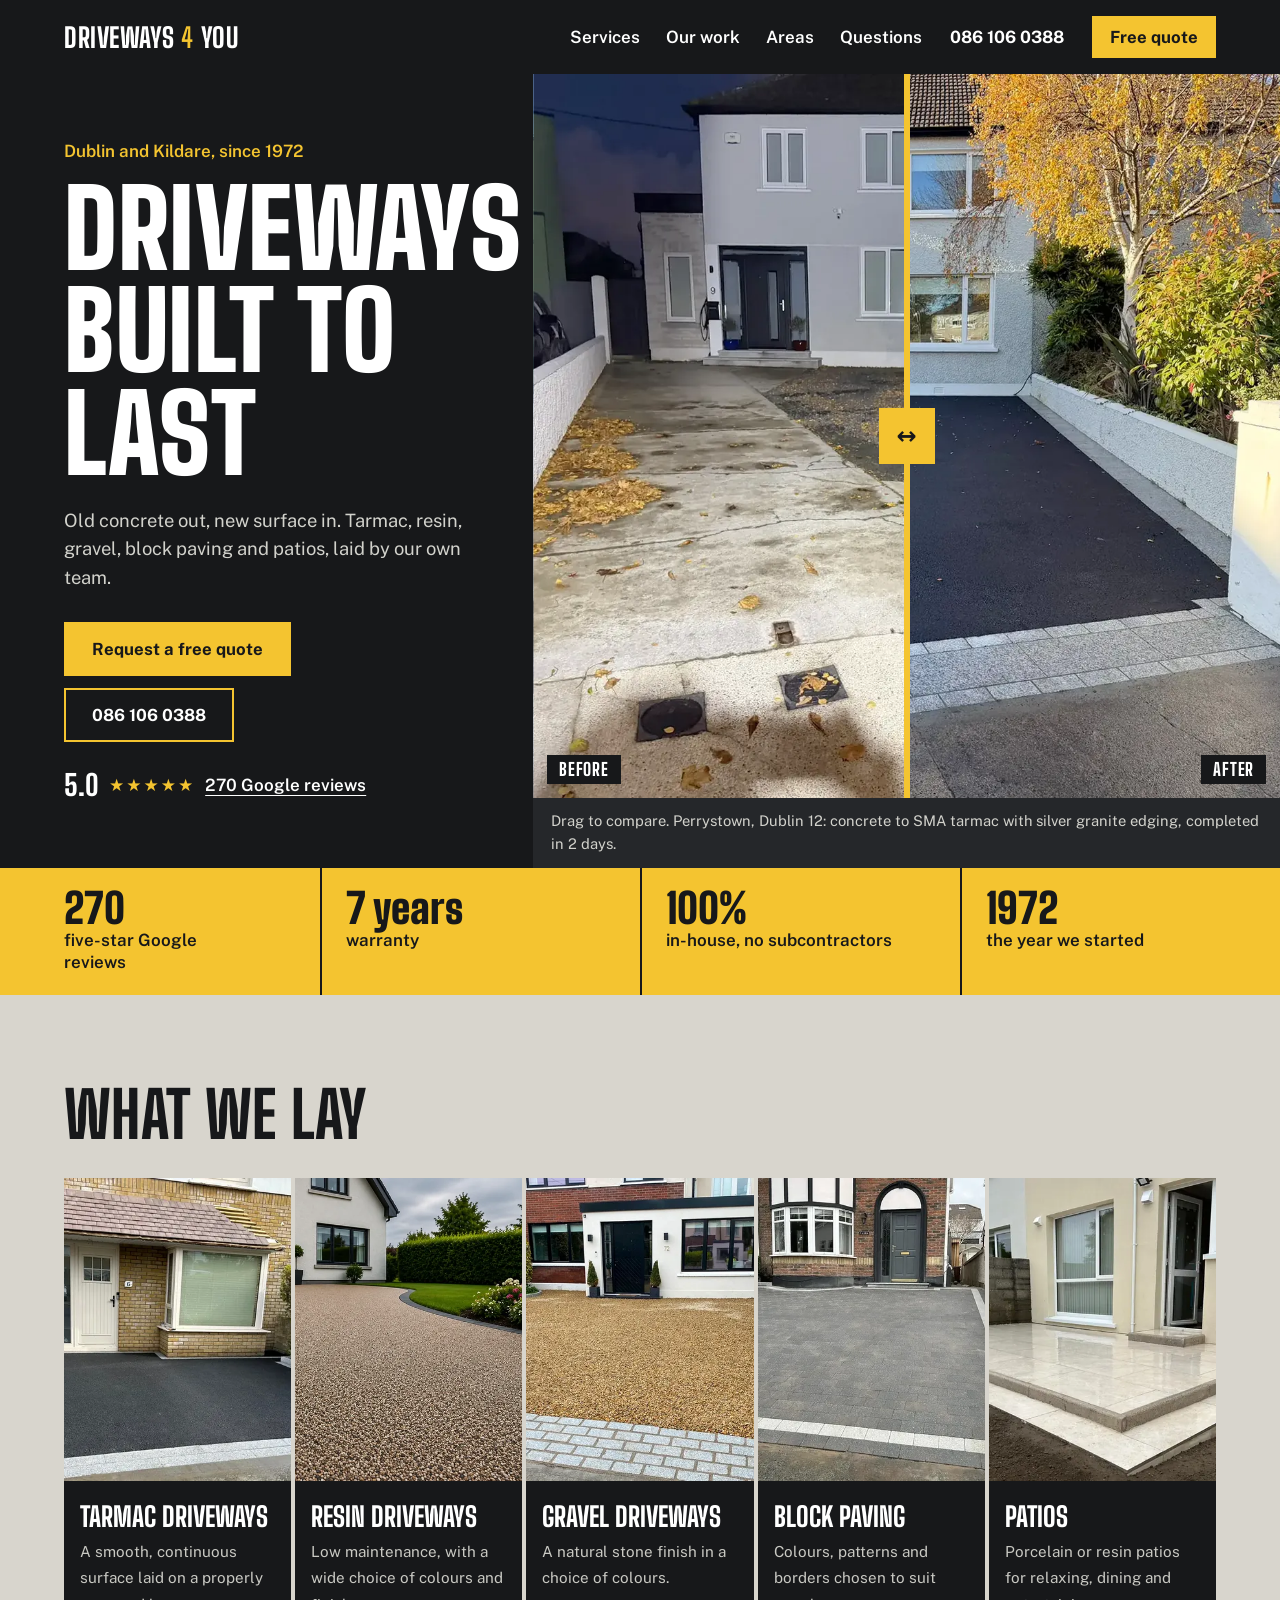
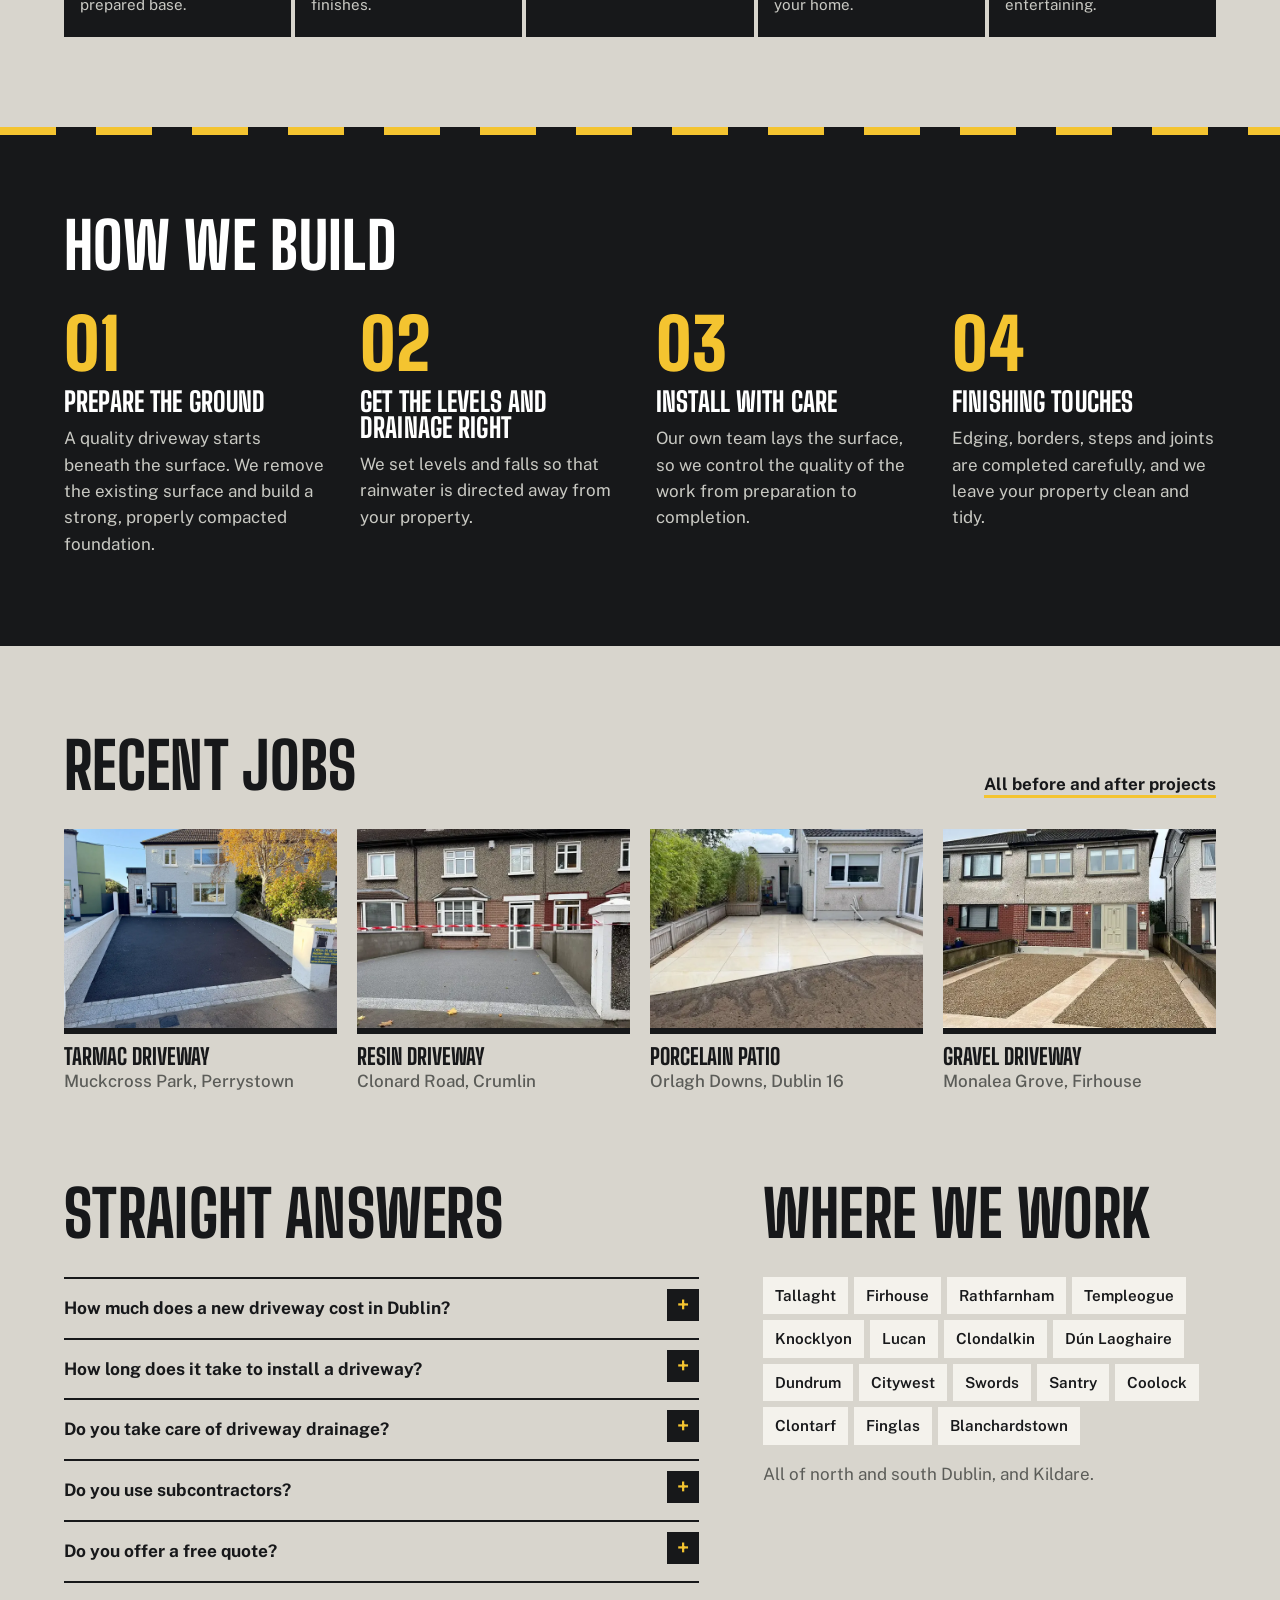
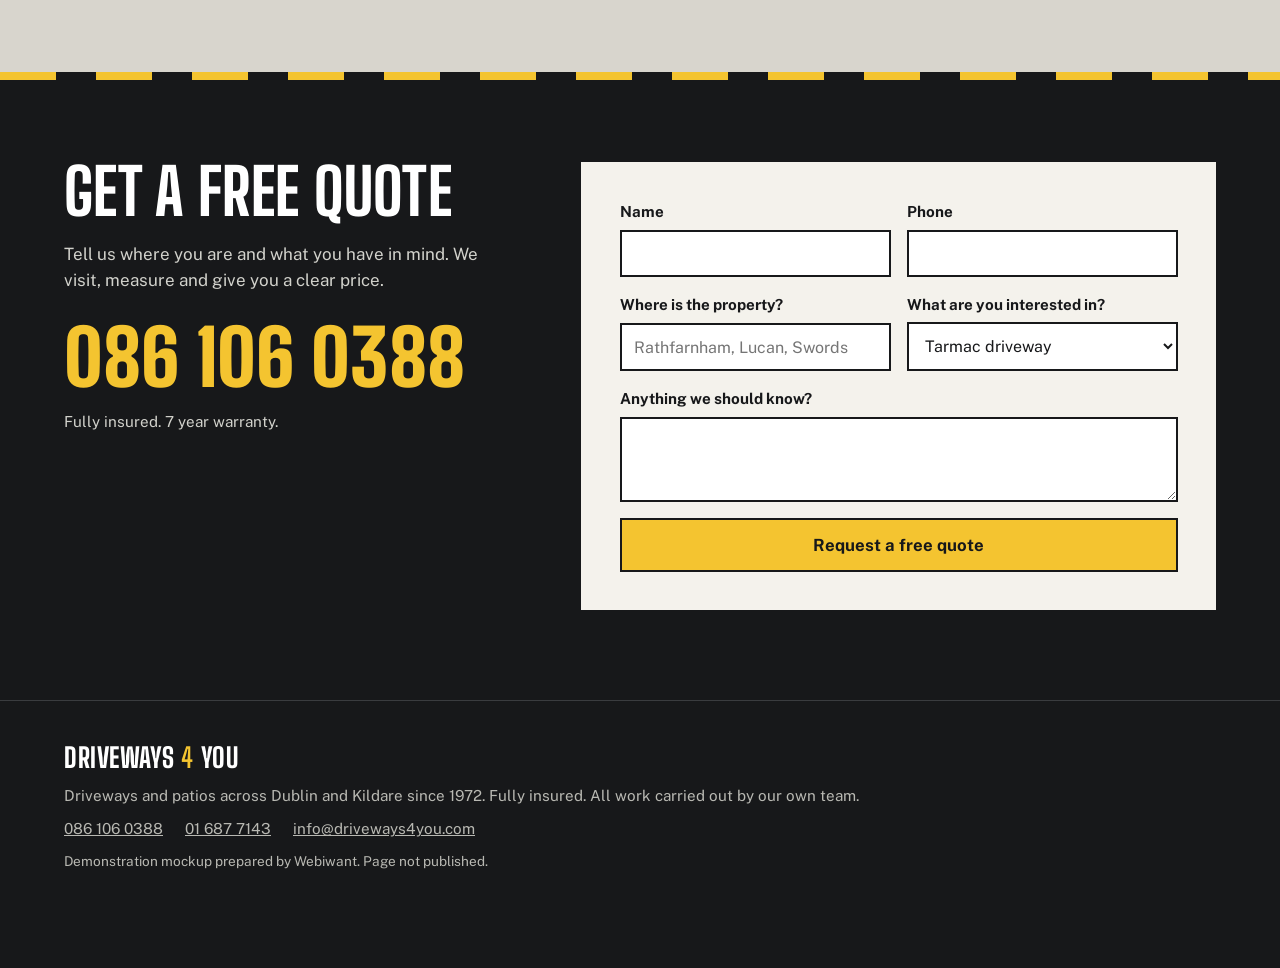
==== home-page-d925b19eefa49cad/modele-2-tarmac/index.html @ bef6cdc3 "Add three home page mockups Co-Authored-By: Claude Fable 5.2 <noreply@anthropic.com>" ====
<!doctype html>
<html lang="en-IE">
<head>
<meta charset="utf-8">
<meta name="viewport" content="width=device-width, initial-scale=1">
<meta name="robots" content="noindex, nofollow">
<title>Driveways Dublin | Tarmac, Resin and Patios | Driveways 4 You</title>
<meta name="description" content="Driveways 4 You installs tarmac, resin, gravel and block paving driveways and patios across Dublin. Call 086 106 0388 for a free quote.">
<link rel="stylesheet" href="fonts.css">
<link rel="stylesheet" href="style.css">
<script type="application/ld+json">
{"@context":"https://schema.org","@type":"HomeAndConstructionBusiness","name":"Driveways 4 You","url":"https://driveways4you.com/","telephone":"+353861060388","email":"info@driveways4you.com","foundingDate":"1972","areaServed":[{"@type":"City","name":"Dublin"},{"@type":"AdministrativeArea","name":"Kildare"}],"aggregateRating":{"@type":"AggregateRating","ratingValue":5.0,"reviewCount":270},"sameAs":["https://g.page/r/CZlKfA_YIDIHEAE"]}
</script>
</head>
<body>
<header class="top">
  <a class="brand" href="#" aria-label="Driveways 4 You, home">Driveways <b>4</b> You</a>
  <nav aria-label="Main navigation">
    <a href="#services">Services</a>
    <a href="#work">Our work</a>
    <a href="#areas">Areas</a>
    <a href="#faq">Questions</a>
  </nav>
  <a class="top-phone" href="tel:+353861060388">086 106 0388</a>
  <a class="btn btn-main top-cta" href="#quote">Free quote</a>
</header>

<main>
<section class="hero">
  <div class="hero-text">
    <p class="since">Dublin and Kildare, since 1972</p>
    <h1>Driveways built to last</h1>
    <p class="lead">Old concrete out, new surface in. Tarmac, resin, gravel, block paving and patios, laid by our own team.</p>
    <div class="hero-cta">
      <a class="btn btn-main" href="#quote">Request a free quote</a>
      <a class="btn btn-line" href="tel:+353861060388">086 106 0388</a>
    </div>
    <a class="rating" href="https://g.page/r/CZlKfA_YIDIHEAE" target="_blank" rel="noopener"><strong>5.0</strong><span class="stars" aria-hidden="true">★★★★★</span><span>270 Google reviews</span></a>
  </div>
  <div class="hero-media">
    <div class="ba" style="--pos:50%">
      <img class="ba-after" src="img/tarmac-driveway-perrystown-after-700.webp" srcset="img/tarmac-driveway-perrystown-after-700.webp 700w, img/tarmac-driveway-perrystown-after-1400.webp 1400w" sizes="(min-width: 900px) 60vw, 100vw" width="1400" height="1050" alt="After: SMA tarmac driveway with silver granite edging at Muckcross Park, Perrystown" loading="lazy">
      <img class="ba-before" src="img/tarmac-driveway-perrystown-before-700.webp" srcset="img/tarmac-driveway-perrystown-before-700.webp 700w, img/tarmac-driveway-perrystown-before-1400.webp 1400w" sizes="(min-width: 900px) 60vw, 100vw" width="1400" height="1050" alt="Before: the original discoloured concrete driveway at Muckcross Park, Perrystown" loading="lazy">
      <span class="ba-tag ba-tag-b">Before</span><span class="ba-tag ba-tag-a">After</span>
      <span class="ba-handle" aria-hidden="true"></span>
      <input class="ba-range" type="range" min="0" max="100" value="50" aria-label="Drag to compare the driveway before and after">
    </div>
    <p class="hero-caption">Drag to compare. Perrystown, Dublin 12: concrete to SMA tarmac with silver granite edging, completed in 2 days.</p>
  </div>
</section>

<ul class="proof">
  <li><strong>270</strong>five-star Google reviews</li>
  <li><strong>7 years</strong>warranty</li>
  <li><strong>100%</strong>in-house, no subcontractors</li>
  <li><strong>1972</strong>the year we started</li>
</ul>

<section class="block" id="services">
  <h2>What we lay</h2>
  <div class="svc-grid">
      <a class="svc" href="https://driveways4you.com/services/tarmac-contractors-dublin"><img src="img/tarmac-driveway-brick-porch-dublin-700.webp" srcset="img/tarmac-driveway-brick-porch-dublin-700.webp 700w, img/tarmac-driveway-brick-porch-dublin-1400.webp 1200w" sizes="(min-width: 900px) 20vw, 100vw" width="1200" height="800" alt="New tarmac driveway with granite edging in front of a brick porch" loading="lazy"><span class="svc-text"><strong>Tarmac driveways</strong><span>A smooth, continuous surface laid on a properly prepared base.</span></span></a>
      <a class="svc" href="https://driveways4you.com/services/resin-driveways-dublin"><img src="img/resin-driveway-curved-lawn-dublin-700.webp" srcset="img/resin-driveway-curved-lawn-dublin-700.webp 700w, img/resin-driveway-curved-lawn-dublin-1400.webp 1183w" sizes="(min-width: 900px) 20vw, 100vw" width="1183" height="887" alt="Resin driveway curving past a lawn towards a white house" loading="lazy"><span class="svc-text"><strong>Resin driveways</strong><span>Low maintenance, with a wide choice of colours and finishes.</span></span></a>
      <a class="svc" href="https://driveways4you.com/services/gravel-driveways"><img src="img/gravel-driveway-granite-sett-apron-dublin-700.webp" srcset="img/gravel-driveway-granite-sett-apron-dublin-700.webp 700w, img/gravel-driveway-granite-sett-apron-dublin-1400.webp 1200w" sizes="(min-width: 900px) 20vw, 100vw" width="1200" height="800" alt="Golden gravel driveway with a granite sett apron" loading="lazy"><span class="svc-text"><strong>Gravel driveways</strong><span>A natural stone finish in a choice of colours.</span></span></a>
      <a class="svc" href="https://driveways4you.com/services/block-paving-dublin"><img src="img/block-paving-charcoal-silver-border-scholarstown-700.webp" srcset="img/block-paving-charcoal-silver-border-scholarstown-700.webp 700w, img/block-paving-charcoal-silver-border-scholarstown-1400.webp 1200w" sizes="(min-width: 900px) 20vw, 100vw" width="1200" height="800" alt="Charcoal block paving driveway with a silver granite border in Scholarstown" loading="lazy"><span class="svc-text"><strong>Block paving</strong><span>Colours, patterns and borders chosen to suit your home.</span></span></a>
      <a class="svc" href="https://driveways4you.com/services/patios-dublin"><img src="img/porcelain-patio-step-dublin-700.webp" srcset="img/porcelain-patio-step-dublin-700.webp 700w, img/porcelain-patio-step-dublin-1400.webp 1200w" sizes="(min-width: 900px) 20vw, 100vw" width="1200" height="800" alt="Cream porcelain patio with a wide step outside patio doors" loading="lazy"><span class="svc-text"><strong>Patios</strong><span>Porcelain or resin patios for relaxing, dining and entertaining.</span></span></a>
  </div>
</section>

<section class="block dark">
  <h2>How we build</h2>
  <ol class="steps">
      <li><h3>Prepare the ground</h3><p>A quality driveway starts beneath the surface. We remove the existing surface and build a strong, properly compacted foundation.</p></li>
      <li><h3>Get the levels and drainage right</h3><p>We set levels and falls so that rainwater is directed away from your property.</p></li>
      <li><h3>Install with care</h3><p>Our own team lays the surface, so we control the quality of the work from preparation to completion.</p></li>
      <li><h3>Finishing touches</h3><p>Edging, borders, steps and joints are completed carefully, and we leave your property clean and tidy.</p></li>
  </ol>
</section>

<section class="block" id="work">
  <div class="row-head">
    <h2>Recent jobs</h2>
    <a class="text-link" href="https://driveways4you.com/gallery/transformations">All before and after projects</a>
  </div>
  <div class="proj-grid">
      <a class="proj" href="https://driveways4you.com/tarmac-driveway-installation-muckcross-park-perrystown-dublin-12"><img src="img/tarmac-driveway-perrystown-after-700.webp" srcset="img/tarmac-driveway-perrystown-after-700.webp 700w, img/tarmac-driveway-perrystown-after-1400.webp 1400w" sizes="(min-width: 900px) 25vw, 50vw" width="1400" height="1050" alt="Completed SMA tarmac driveway with silver granite edging at Muckcross Park" loading="lazy"><span class="proj-kind">Tarmac driveway</span><strong>Muckcross Park, Perrystown</strong></a>
      <a class="proj" href="https://driveways4you.com/resin-driveway-installation-clonard-road-crumlin"><img src="img/resin-driveway-clonard-road-crumlin-700.webp" srcset="img/resin-driveway-clonard-road-crumlin-700.webp 700w, img/resin-driveway-clonard-road-crumlin-1400.webp 800w" sizes="(min-width: 900px) 25vw, 50vw" width="800" height="533" alt="Grey resin driveway with silver granite borders on Clonard Road" loading="lazy"><span class="proj-kind">Resin driveway</span><strong>Clonard Road, Crumlin</strong></a>
      <a class="proj" href="https://driveways4you.com/porcelain-patio-installation-orlagh-downs-dublin-16"><img src="img/porcelain-patio-orlagh-downs-dublin-16-700.webp" srcset="img/porcelain-patio-orlagh-downs-dublin-16-700.webp 700w, img/porcelain-patio-orlagh-downs-dublin-16-1400.webp 800w" sizes="(min-width: 900px) 25vw, 50vw" width="800" height="533" alt="Porcelain patio beside a bamboo hedge at Orlagh Downs" loading="lazy"><span class="proj-kind">Porcelain patio</span><strong>Orlagh Downs, Dublin 16</strong></a>
      <a class="proj" href="https://driveways4you.com/gravel-driveway-installation-monalea-grove-firhouse-dublin"><img src="img/gravel-driveway-stone-path-firhouse-700.webp" srcset="img/gravel-driveway-stone-path-firhouse-700.webp 700w, img/gravel-driveway-stone-path-firhouse-1400.webp 800w" sizes="(min-width: 900px) 25vw, 50vw" width="800" height="533" alt="Gravel driveway with natural stone paths at Monalea Grove" loading="lazy"><span class="proj-kind">Gravel driveway</span><strong>Monalea Grove, Firhouse</strong></a>
  </div>
</section>

<section class="block split">
  <div id="faq">
    <h2>Straight answers</h2>
    <div class="faq">
      <details><summary>How much does a new driveway cost in Dublin?</summary><p>The price depends on the size of the driveway, your chosen finish and what needs to be done underneath it. Excavation, drainage, access and extras such as granite edging or steps can all affect the quote. We give you a price for your property after a site visit.</p></details>
      <details><summary>How long does it take to install a driveway?</summary><p>Several of the installations in our Transformations gallery were completed in two days. Your schedule depends on the size of the job, the surface you choose and the preparation needed.</p></details>
      <details><summary>Do you take care of driveway drainage?</summary><p>Yes. We look at where rainwater currently collects or flows, then plan the levels and falls for the new surface. Let us know if you already get puddles or water running towards your house.</p></details>
      <details><summary>Do you use subcontractors?</summary><p>No. Our own team carries out the work, from removing the old surface and preparing the base to laying the new driveway and completing the finishing details.</p></details>
      <details><summary>Do you offer a free quote?</summary><p>Yes. Tell us where you are based and what you have in mind. We arrange a site visit, talk through your options and give you a free quote with no obligation to proceed.</p></details>
    </div>
  </div>
  <div id="areas">
    <h2>Where we work</h2>
    <ul class="areas">
      <li>Tallaght</li>
      <li>Firhouse</li>
      <li>Rathfarnham</li>
      <li>Templeogue</li>
      <li>Knocklyon</li>
      <li>Lucan</li>
      <li>Clondalkin</li>
      <li>Dún Laoghaire</li>
      <li>Dundrum</li>
      <li>Citywest</li>
      <li>Swords</li>
      <li>Santry</li>
      <li>Coolock</li>
      <li>Clontarf</li>
      <li>Finglas</li>
      <li>Blanchardstown</li>
    </ul>
    <p class="areas-note">All of north and south Dublin, and Kildare.</p>
  </div>
</section>

<section class="quote" id="quote">
  <div class="quote-text">
    <h2>Get a free quote</h2>
    <p>Tell us where you are and what you have in mind. We visit, measure and give you a clear price.</p>
    <a class="big-phone" href="tel:+353861060388">086 106 0388</a>
    <p class="small">Fully insured. 7 year warranty.</p>
  </div>
  <form class="quote-form" action="#" method="post">
      <label>Name<input type="text" name="name" autocomplete="name" required></label>
      <label>Phone<input type="tel" name="phone" autocomplete="tel" required></label>
      <label>Where is the property?<input type="text" name="location" placeholder="Rathfarnham, Lucan, Swords"></label>
      <label>What are you interested in?
        <select name="service">
          <option>Tarmac driveway</option><option>Resin driveway</option><option>Gravel driveway</option>
          <option>Block paving</option><option>Patio</option><option>Not sure yet</option>
        </select>
      </label>
      <label class="wide">Anything we should know?<textarea name="message" rows="3"></textarea></label>
      <button class="btn btn-main" type="submit">Request a free quote</button>
    </form>
</section>
</main>

<footer>
  <p class="brand">Driveways <b>4</b> You</p>
  <p>Driveways and patios across Dublin and Kildare since 1972. Fully insured. All work carried out by our own team.</p>
  <p><a href="tel:+353861060388">086 106 0388</a> <a href="tel:016877143">01 687 7143</a> <a href="mailto:info@driveways4you.com">info@driveways4you.com</a></p>
  <p class="mock">Demonstration mockup prepared by Webiwant. Page not published.</p>
</footer>

<div class="sticky">
  <a href="tel:+353861060388">Call us</a>
  <a href="https://wa.me/353861060388">WhatsApp</a>
  <a class="sticky-main" href="#quote">Free quote</a>
</div>
<script>
document.querySelectorAll('.ba').forEach(function (ba) {
  ba.querySelector('.ba-range').addEventListener('input', function (e) {
    ba.style.setProperty('--pos', e.target.value + '%');
  });
});
var pick = document.querySelector('[data-picker]');
if (pick) {
  var shots = pick.querySelectorAll('.pick-shot'), notes = pick.querySelectorAll('.pick-note');
  pick.querySelectorAll('.pick-tab').forEach(function (tab, i, tabs) {
    tab.addEventListener('click', function () {
      tabs.forEach(function (t, j) {
        t.setAttribute('aria-selected', j === i);
        shots[j].hidden = j !== i;
        notes[j].hidden = j !== i;
      });
    });
  });
}
</script>
</body>
</html>
---- home-page-d925b19eefa49cad/modele-2-tarmac/fonts.css ----
@font-face {
  font-family: "Big Shoulders Display";
  font-style: normal;
  font-weight: 600 900;
  font-display: swap;
  src: url("fonts/big-shoulders-display-600-900.woff2") format("woff2");
}
@font-face {
  font-family: "Public Sans";
  font-style: normal;
  font-weight: 400 700;
  font-display: swap;
  src: url("fonts/public-sans-400-700.woff2") format("woff2");
}
---- home-page-d925b19eefa49cad/modele-2-tarmac/style.css ----
/* Model 2 "Tarmac": fresh tarmac, old concrete, road-marking yellow. */
:root {
  --tar: #17181a;
  --tar-2: #25272a;
  --concrete: #d8d5cd;
  --chalk: #f4f2ec;
  --paint: #f4c430;
  --grey: #5b5c58;
  --display: "Big Shoulders Display", Impact, sans-serif;
  --sans: "Public Sans", system-ui, sans-serif;
  --pad: clamp(20px, 5vw, 64px);
  --dash: repeating-linear-gradient(90deg, var(--paint) 0 56px, transparent 56px 96px);
}
*, *::before, *::after { box-sizing: border-box; }
html { scroll-behavior: smooth; }
body { margin: 0; background: var(--concrete); color: var(--tar); font: 400 17px/1.55 var(--sans); }
img { display: block; max-width: 100%; height: auto; }
a { color: inherit; }
h1, h2, h3 { font-family: var(--display); font-weight: 800; text-transform: uppercase; line-height: 0.95; margin: 0; letter-spacing: 0.005em; }
h2 { font-size: clamp(2.4rem, 5vw, 4.2rem); margin-bottom: 32px; }
p { margin: 0; }
ul, ol { margin: 0; padding: 0; list-style: none; }
:focus-visible { outline: 3px solid var(--paint); outline-offset: 3px; }

.btn { display: inline-block; padding: 15px 26px; font: 700 1.05rem var(--sans); text-decoration: none; border: 2px solid var(--paint); cursor: pointer; }
.btn-main { background: var(--paint); color: var(--tar); }
.btn-main:hover { background: #fff; border-color: #fff; }
.btn-line { color: #fff; }
.btn-line:hover { background: #fff; color: var(--tar); border-color: #fff; }
.text-link { font-weight: 700; text-decoration-color: var(--paint); text-decoration-thickness: 3px; text-underline-offset: 5px; }

.top { display: flex; align-items: center; gap: 28px; padding: 16px var(--pad); background: var(--tar); color: #fff; }
.brand { font: 800 1.7rem var(--display); text-transform: uppercase; text-decoration: none; margin-right: auto; letter-spacing: 0.02em; }
.brand b { color: var(--paint); }
.top nav { display: flex; gap: 26px; }
.top nav a { text-decoration: none; font-weight: 600; }
.top nav a:hover { color: var(--paint); }
.top-phone { font-weight: 700; text-decoration: none; white-space: nowrap; }
.top-cta { padding: 9px 16px; }

.hero { display: grid; grid-template-columns: minmax(0, 5fr) minmax(0, 7fr); background: var(--tar); color: #fff; }
.hero-text { padding: clamp(32px, 5vw, 72px) var(--pad) clamp(40px, 5vw, 72px); align-self: center; }
.since { font-weight: 600; color: var(--paint); margin-bottom: 14px; }
.hero h1 { font-size: clamp(3.6rem, 8.4vw, 8rem); font-weight: 900; }
.lead { margin: 22px 0 30px; font-size: 1.15rem; color: #d2d2cc; max-width: 30em; }
.hero-cta { display: flex; flex-wrap: wrap; gap: 12px; margin-bottom: 26px; }
.rating { display: inline-flex; align-items: center; gap: 10px; text-decoration: none; font-weight: 600; }
.rating strong { font: 800 1.8rem var(--display); }
.stars { color: var(--paint); letter-spacing: 2px; }
.rating span:last-child { text-decoration: underline; text-underline-offset: 4px; }
.hero-media { display: flex; flex-direction: column; }
.hero-media .ba { flex: 1; min-height: 420px; aspect-ratio: auto; }
.hero-caption { padding: 12px 18px; background: var(--tar-2); color: #d2d2cc; font-size: 0.92rem; }

.ba { position: relative; overflow: hidden; aspect-ratio: 4 / 3; background: var(--tar-2); }
.ba img { position: absolute; inset: 0; width: 100%; height: 100%; object-fit: cover; }
.ba-before { clip-path: inset(0 calc(100% - var(--pos)) 0 0); }
.ba-handle { position: absolute; top: 0; bottom: 0; left: var(--pos); width: 6px; margin-left: -3px; background: var(--paint); }
.ba-handle::after { content: "\2194"; position: absolute; top: 50%; left: 50%; width: 56px; height: 56px; margin: -28px; background: var(--paint); color: var(--tar); display: grid; place-items: center; font-size: 1.5rem; font-weight: 700; }
.ba-range { position: absolute; inset: 0; width: 100%; height: 100%; margin: 0; opacity: 0; cursor: ew-resize; }
.ba:has(.ba-range:focus-visible) { outline: 3px solid var(--paint); outline-offset: -3px; }
.ba-tag { position: absolute; bottom: 14px; padding: 4px 12px; background: var(--tar); color: #fff; font: 800 1.1rem var(--display); text-transform: uppercase; letter-spacing: 0.04em; }
.ba-tag-b { left: 14px; }
.ba-tag-a { right: 14px; }

.proof { display: grid; grid-template-columns: repeat(4, 1fr); background: var(--paint); }
.proof li { padding: 20px var(--pad) 22px 24px; font-weight: 600; line-height: 1.3; border-left: 2px solid var(--tar); }
.proof li:first-child { border-left: 0; padding-left: var(--pad); }
.proof strong { display: block; font: 900 2.6rem/1 var(--display); }

.block { padding: clamp(56px, 7vw, 100px) var(--pad); }
.row-head { display: flex; flex-wrap: wrap; justify-content: space-between; align-items: baseline; gap: 12px 24px; }

.svc-grid { display: grid; grid-template-columns: repeat(5, 1fr); gap: 4px; }
.svc { position: relative; text-decoration: none; color: #fff; background: var(--tar); display: flex; flex-direction: column; }
.svc img { width: 100%; aspect-ratio: 3 / 4; object-fit: cover; }
.svc-text { display: block; padding: 16px 16px 20px; flex: 1; border-top: 6px solid var(--tar); }
.svc-text strong { display: block; font: 800 1.7rem/1 var(--display); text-transform: uppercase; margin-bottom: 8px; }
.svc-text span { color: #c9c9c3; font-size: 0.95rem; }
.svc:hover .svc-text { border-top-color: var(--paint); }

.dark { background: var(--tar); color: #fff; position: relative; }
.dark::before { content: ""; position: absolute; left: 0; right: 0; top: 0; height: 8px; background: var(--dash); }
.steps { display: grid; grid-template-columns: repeat(4, 1fr); gap: 32px; counter-reset: step; }
.steps li { counter-increment: step; }
.steps li::before { content: counter(step, decimal-leading-zero); display: block; font: 900 4.4rem/1 var(--display); color: var(--paint); margin-bottom: 10px; }
.steps h3 { font-size: 1.7rem; margin-bottom: 10px; }
.steps p { color: #c9c9c3; }

.proj-grid { display: grid; grid-template-columns: repeat(4, 1fr); gap: 20px; }
.proj { text-decoration: none; display: block; }
.proj img { width: 100%; aspect-ratio: 4 / 3; object-fit: cover; margin-bottom: 12px; border-bottom: 6px solid var(--tar); }
.proj-kind { display: block; font: 800 1.4rem/1 var(--display); text-transform: uppercase; }
.proj strong { font-weight: 500; color: var(--grey); }
.proj:hover img { border-bottom-color: var(--paint); }

.split { display: grid; grid-template-columns: minmax(0, 7fr) minmax(0, 5fr); gap: clamp(28px, 5vw, 72px); padding-top: 0; }
.faq details { border-bottom: 2px solid var(--tar); }
.faq details:first-child { border-top: 2px solid var(--tar); }
.faq summary { cursor: pointer; padding: 16px 40px 16px 0; font-weight: 700; font-size: 1.08rem; list-style: none; position: relative; }
.faq summary::-webkit-details-marker { display: none; }
.faq summary::after { content: "+"; position: absolute; right: 0; top: 10px; width: 32px; height: 32px; background: var(--tar); color: var(--paint); display: grid; place-items: center; font-size: 1.3rem; }
.faq details[open] summary::after { content: "\2212"; }
.faq details p { padding: 0 0 18px; max-width: 62ch; color: #3a3b38; }
.areas { display: flex; flex-wrap: wrap; gap: 6px; }
.areas li { background: var(--chalk); padding: 7px 12px; font-weight: 600; font-size: 0.95rem; }
.areas-note { margin-top: 16px; color: var(--grey); }

.quote { display: grid; grid-template-columns: minmax(0, 5fr) minmax(0, 7fr); gap: clamp(28px, 5vw, 72px); padding: clamp(56px, 7vw, 100px) var(--pad); background: var(--tar); color: #fff; position: relative; }
.quote::before { content: ""; position: absolute; left: 0; right: 0; top: 0; height: 8px; background: var(--dash); }
.quote h2 { margin-bottom: 18px; }
.quote-text p { color: #d2d2cc; max-width: 28em; }
.big-phone { display: inline-block; margin: 26px 0 14px; font: 900 clamp(2.8rem, 6vw, 5rem)/1 var(--display); color: var(--paint); text-decoration: none; }
.quote-text .small { font-size: 0.95rem; }
.quote-form { display: grid; grid-template-columns: 1fr 1fr; gap: 16px; background: var(--chalk); color: var(--tar); padding: clamp(22px, 3vw, 40px); }
.quote-form label { display: grid; gap: 6px; font-weight: 700; font-size: 0.95rem; }
.quote-form .wide, .quote-form button { grid-column: 1 / -1; }
.quote-form input, .quote-form select, .quote-form textarea { font: 400 1rem var(--sans); padding: 12px; border: 2px solid var(--tar); border-radius: 0; background: #fff; color: var(--tar); width: 100%; }
.quote-form .btn-main { border-color: var(--tar); }
.quote-form .btn-main:hover { background: var(--tar); color: #fff; }

footer { padding: 40px var(--pad) 96px; display: grid; gap: 10px; background: var(--tar); color: #b9b9b3; font-size: 0.95rem; border-top: 1px solid #3a3c3f; }
footer .brand { color: #fff; }
footer a { margin-right: 18px; }
.mock { font-size: 0.85rem; }

.sticky { display: none; }

@media (max-width: 900px) {
  .top nav, .top-cta { display: none; }
  .hero, .split, .quote { grid-template-columns: 1fr; }
  .hero-media .ba { min-height: 0; aspect-ratio: 4 / 3; flex: none; }
  .proof { grid-template-columns: 1fr 1fr; }
  .proof li, .proof li:first-child { padding: 16px 20px; border-left: 0; border-top: 2px solid var(--tar); }
  .svc-grid { grid-template-columns: 1fr; }
  .svc { flex-direction: row; }
  .svc img { width: 38%; aspect-ratio: 1; }
  .steps, .proj-grid { grid-template-columns: 1fr 1fr; }
  .quote-form { grid-template-columns: 1fr; }
  .sticky { display: grid; grid-template-columns: 1fr 1fr 1.3fr; position: fixed; left: 0; right: 0; bottom: 0; z-index: 5; background: var(--tar); border-top: 2px solid var(--paint); }
  .sticky a { padding: 15px 6px; text-align: center; color: #fff; text-decoration: none; font-weight: 700; }
  .sticky-main { background: var(--paint); color: var(--tar) !important; }
}
@media (max-width: 520px) {
  .steps { grid-template-columns: 1fr; }
}
@media (prefers-reduced-motion: reduce) {
  html { scroll-behavior: auto; }
}
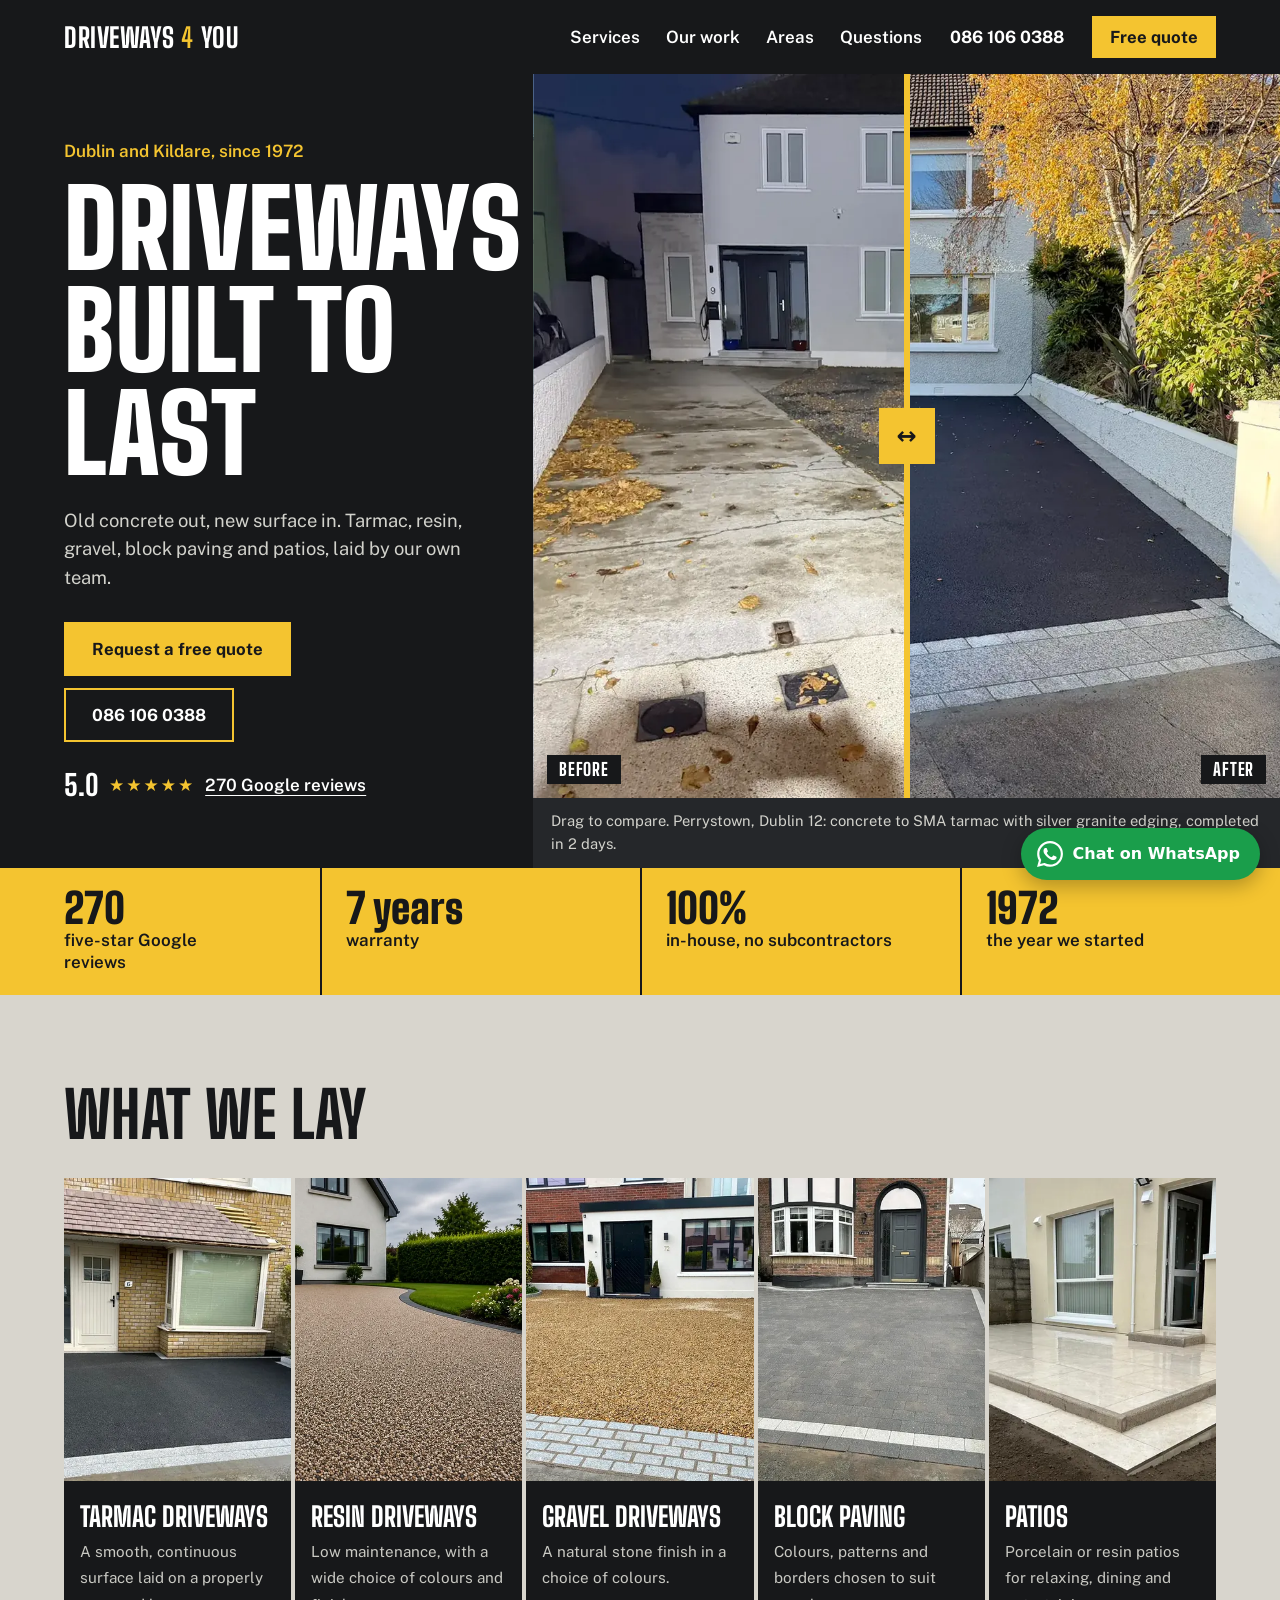
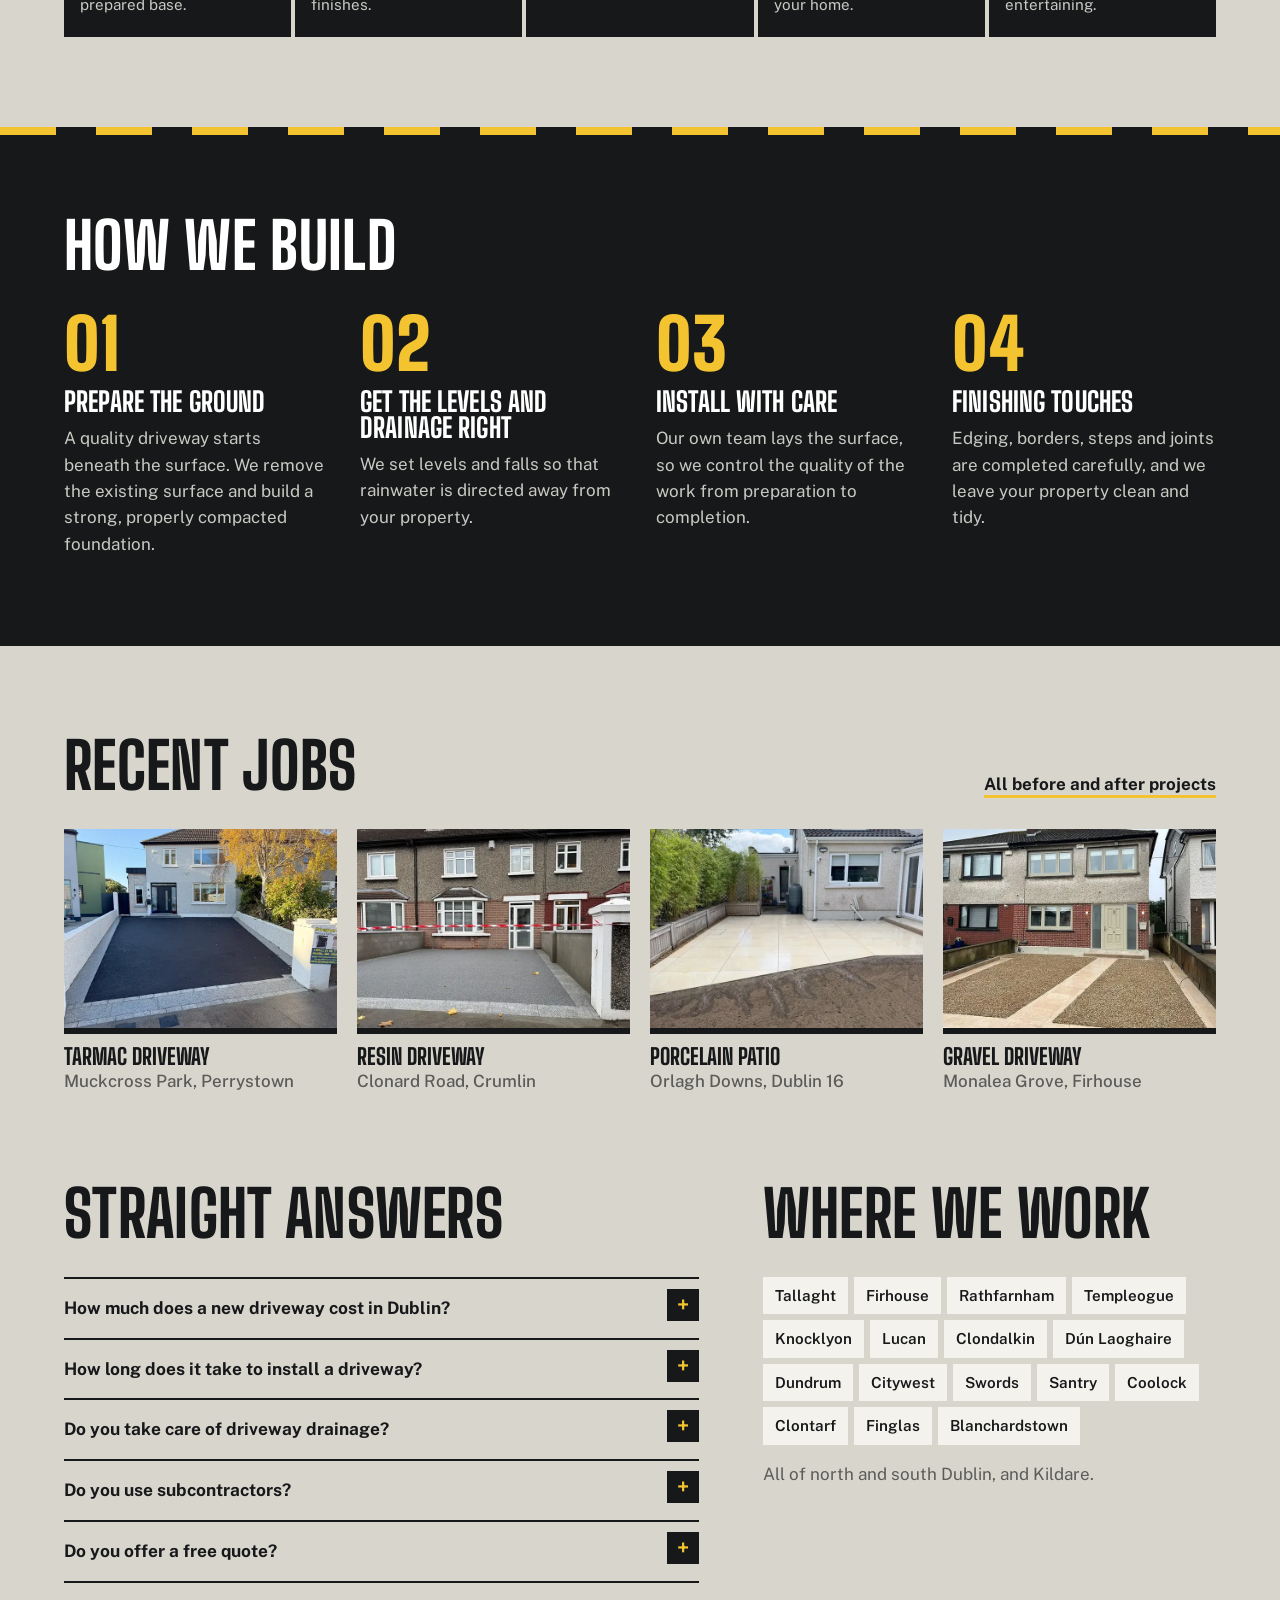
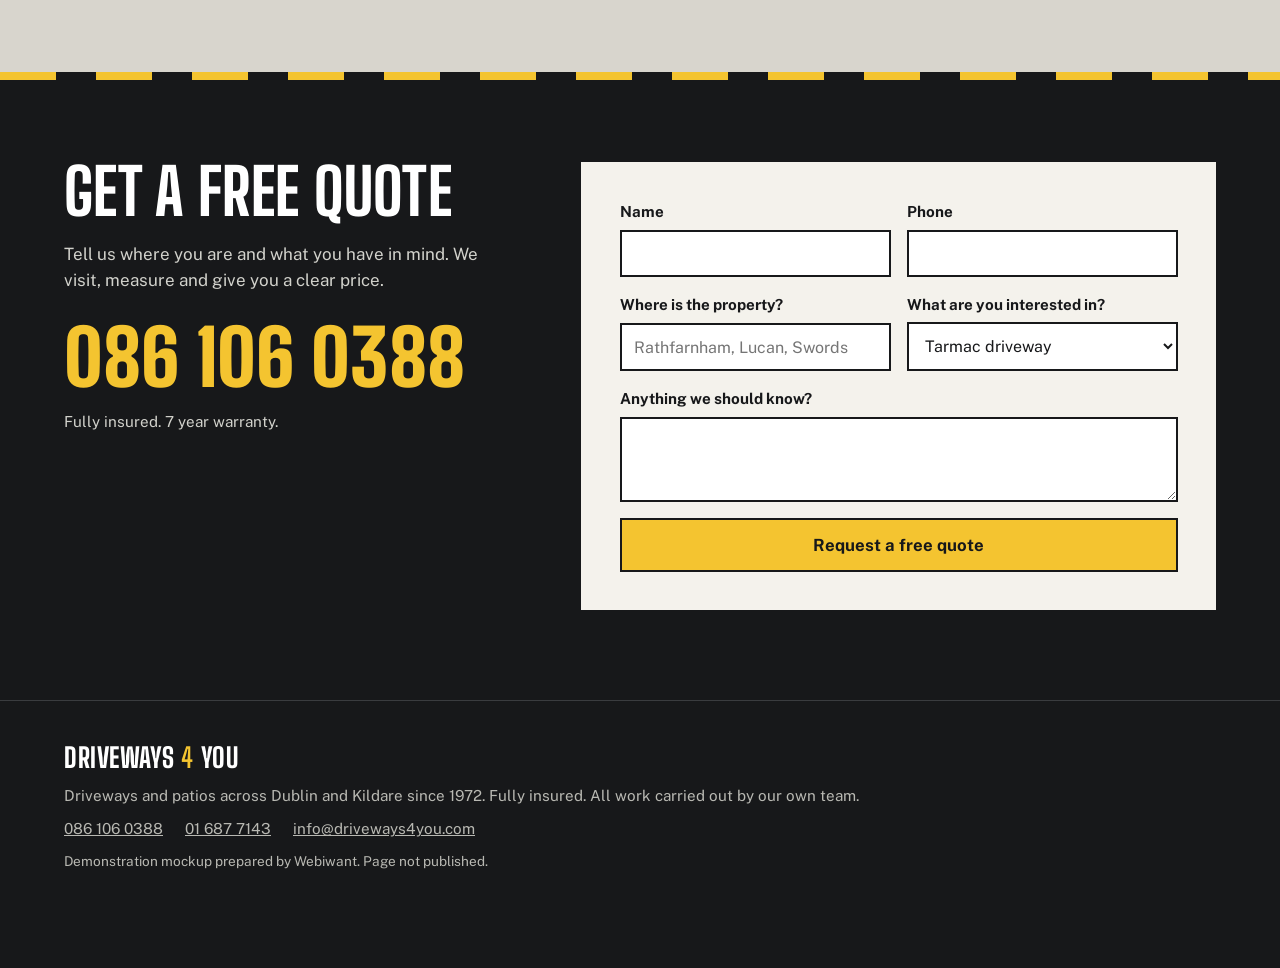
==== commit e646c15a: "Add floating WhatsApp button to the three mockups Co-Authored-By: Claude Fable 5.2 <noreply@anthropi" ====
--- a/home-page-d925b19eefa49cad/modele-2-tarmac/index.html
+++ b/home-page-d925b19eefa49cad/modele-2-tarmac/index.html
@@ -157,9 +157,9 @@
 
 <div class="sticky">
   <a href="tel:+353861060388">Call us</a>
-  <a href="https://wa.me/353861060388">WhatsApp</a>
   <a class="sticky-main" href="#quote">Free quote</a>
 </div>
+<a class="wa-float" href="https://wa.me/353861060388" target="_blank" rel="noopener" aria-label="Chat with Driveways 4 You on WhatsApp"><svg viewBox="0 0 24 24" width="26" height="26" aria-hidden="true"><path fill="currentColor" d="M17.472 14.382c-.297-.149-1.758-.867-2.03-.967-.273-.099-.471-.148-.67.15-.197.297-.767.966-.94 1.164-.173.199-.347.223-.644.075-.297-.15-1.255-.463-2.39-1.475-.883-.788-1.48-1.761-1.653-2.059-.173-.297-.018-.458.13-.606.134-.133.298-.347.446-.52.149-.174.198-.298.298-.497.099-.198.05-.371-.025-.52-.075-.149-.669-1.612-.916-2.207-.242-.579-.487-.5-.669-.51-.173-.008-.371-.01-.57-.01-.198 0-.52.074-.792.372-.272.297-1.04 1.016-1.04 2.479 0 1.462 1.065 2.875 1.213 3.074.149.198 2.096 3.2 5.077 4.487.709.306 1.262.489 1.694.625.712.227 1.36.195 1.871.118.571-.085 1.758-.719 2.006-1.413.248-.694.248-1.289.173-1.413-.074-.124-.272-.198-.57-.347m-5.421 7.403h-.004a9.87 9.87 0 01-5.031-1.378l-.361-.214-3.741.982.998-3.648-.235-.374a9.86 9.86 0 01-1.51-5.26c.001-5.45 4.436-9.884 9.888-9.884 2.64 0 5.122 1.03 6.988 2.898a9.825 9.825 0 012.893 6.994c-.003 5.45-4.437 9.884-9.885 9.884m8.413-18.297A11.815 11.815 0 0012.05 0C5.495 0 .16 5.335.157 11.892c0 2.096.547 4.142 1.588 5.945L.057 24l6.305-1.654a11.882 11.882 0 005.683 1.448h.005c6.554 0 11.89-5.335 11.893-11.893a11.821 11.821 0 00-3.48-8.413z"/></svg><span>Chat on WhatsApp</span></a>
 <script>
 document.querySelectorAll('.ba').forEach(function (ba) {
   ba.querySelector('.ba-range').addEventListener('input', function (e) {
--- a/home-page-d925b19eefa49cad/modele-2-tarmac/style.css
+++ b/home-page-d925b19eefa49cad/modele-2-tarmac/style.css
@@ -147,3 +147,12 @@
 @media (prefers-reduced-motion: reduce) {
   html { scroll-behavior: auto; }
 }
+
+.wa-float { position: fixed; right: 20px; bottom: 20px; z-index: 6; display: inline-flex; align-items: center; gap: 10px; padding: 13px 20px 13px 16px; border-radius: 999px; background: #1a9e4b; color: #fff; font: 700 1rem/1 system-ui, sans-serif; text-decoration: none; box-shadow: 0 6px 20px rgba(0, 0, 0, 0.28); }
+.wa-float:hover { background: #14803c; }
+.wa-float:focus-visible { outline: 3px solid #fff; outline-offset: -5px; }
+@media (max-width: 900px) {
+  .sticky { grid-template-columns: 1fr 1.3fr !important; }
+  .wa-float { right: 14px; bottom: 70px; padding: 14px; }
+  .wa-float span { display: none; }
+}
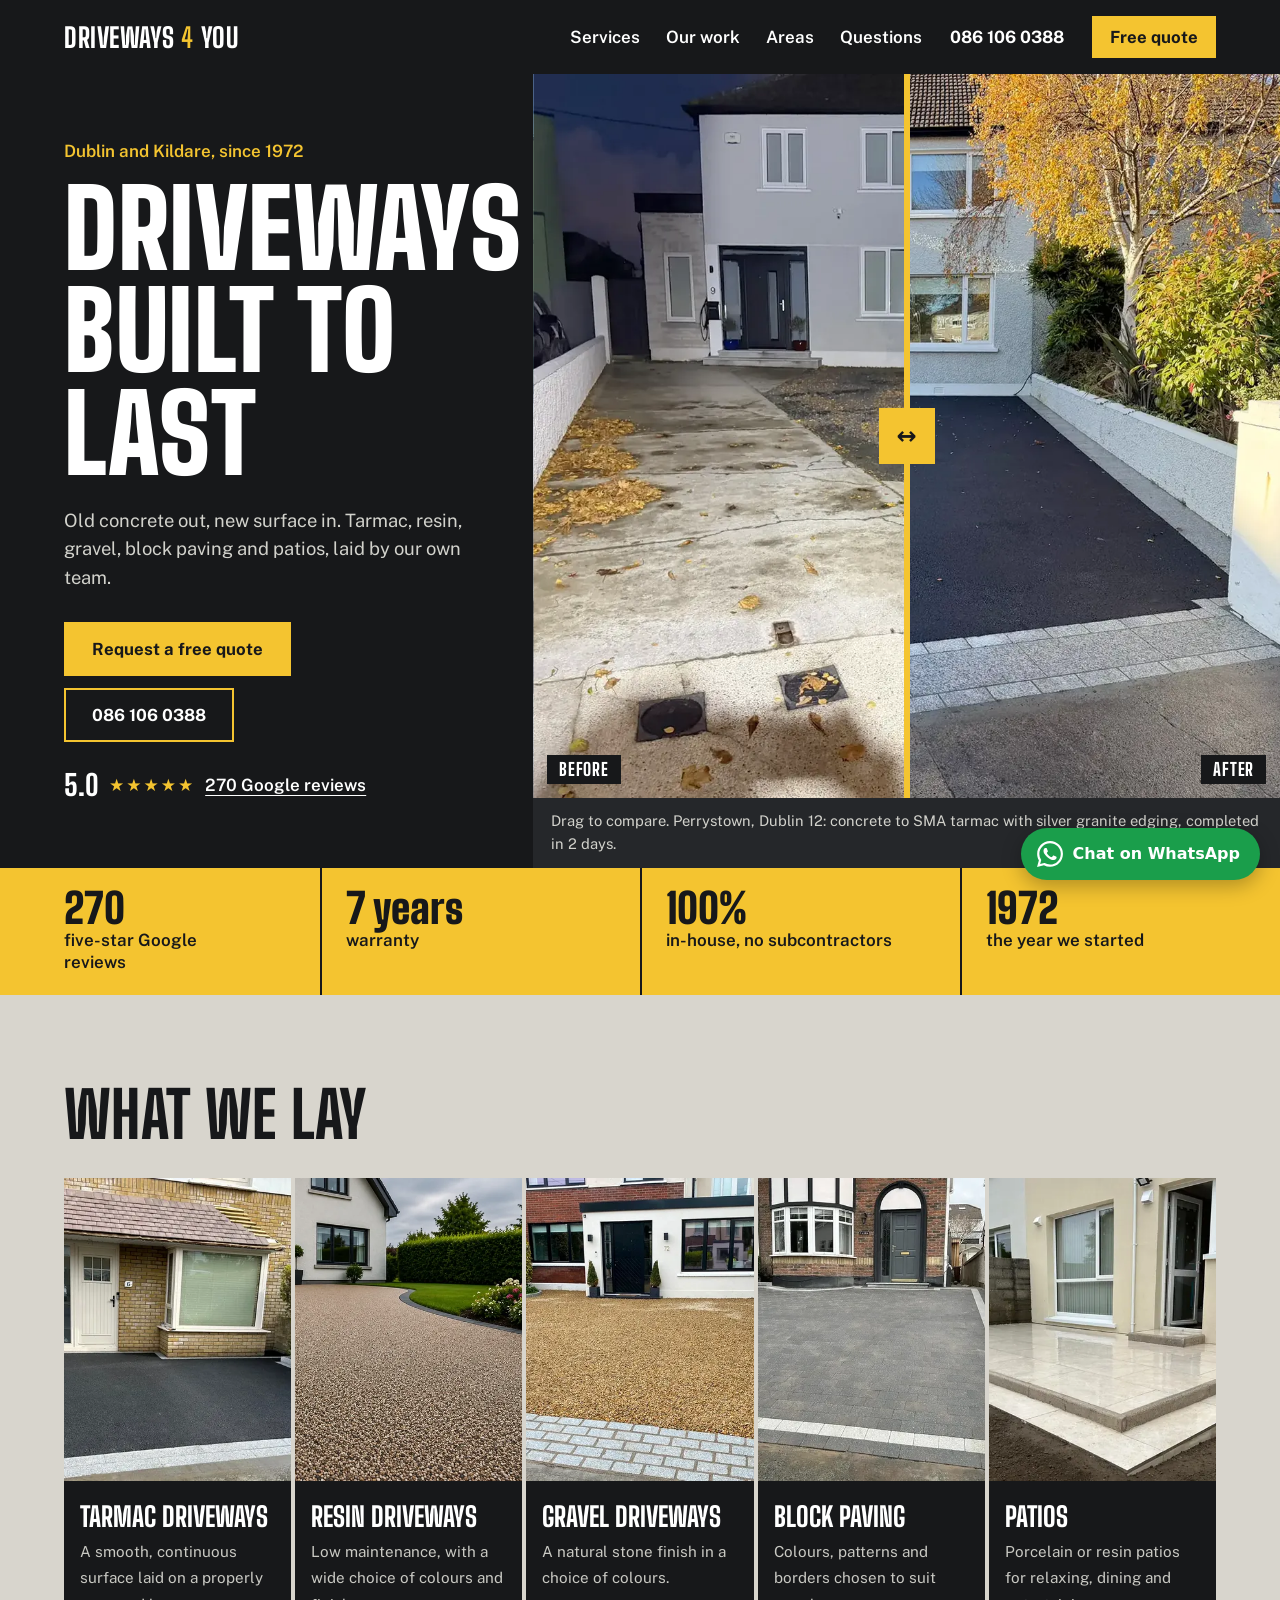
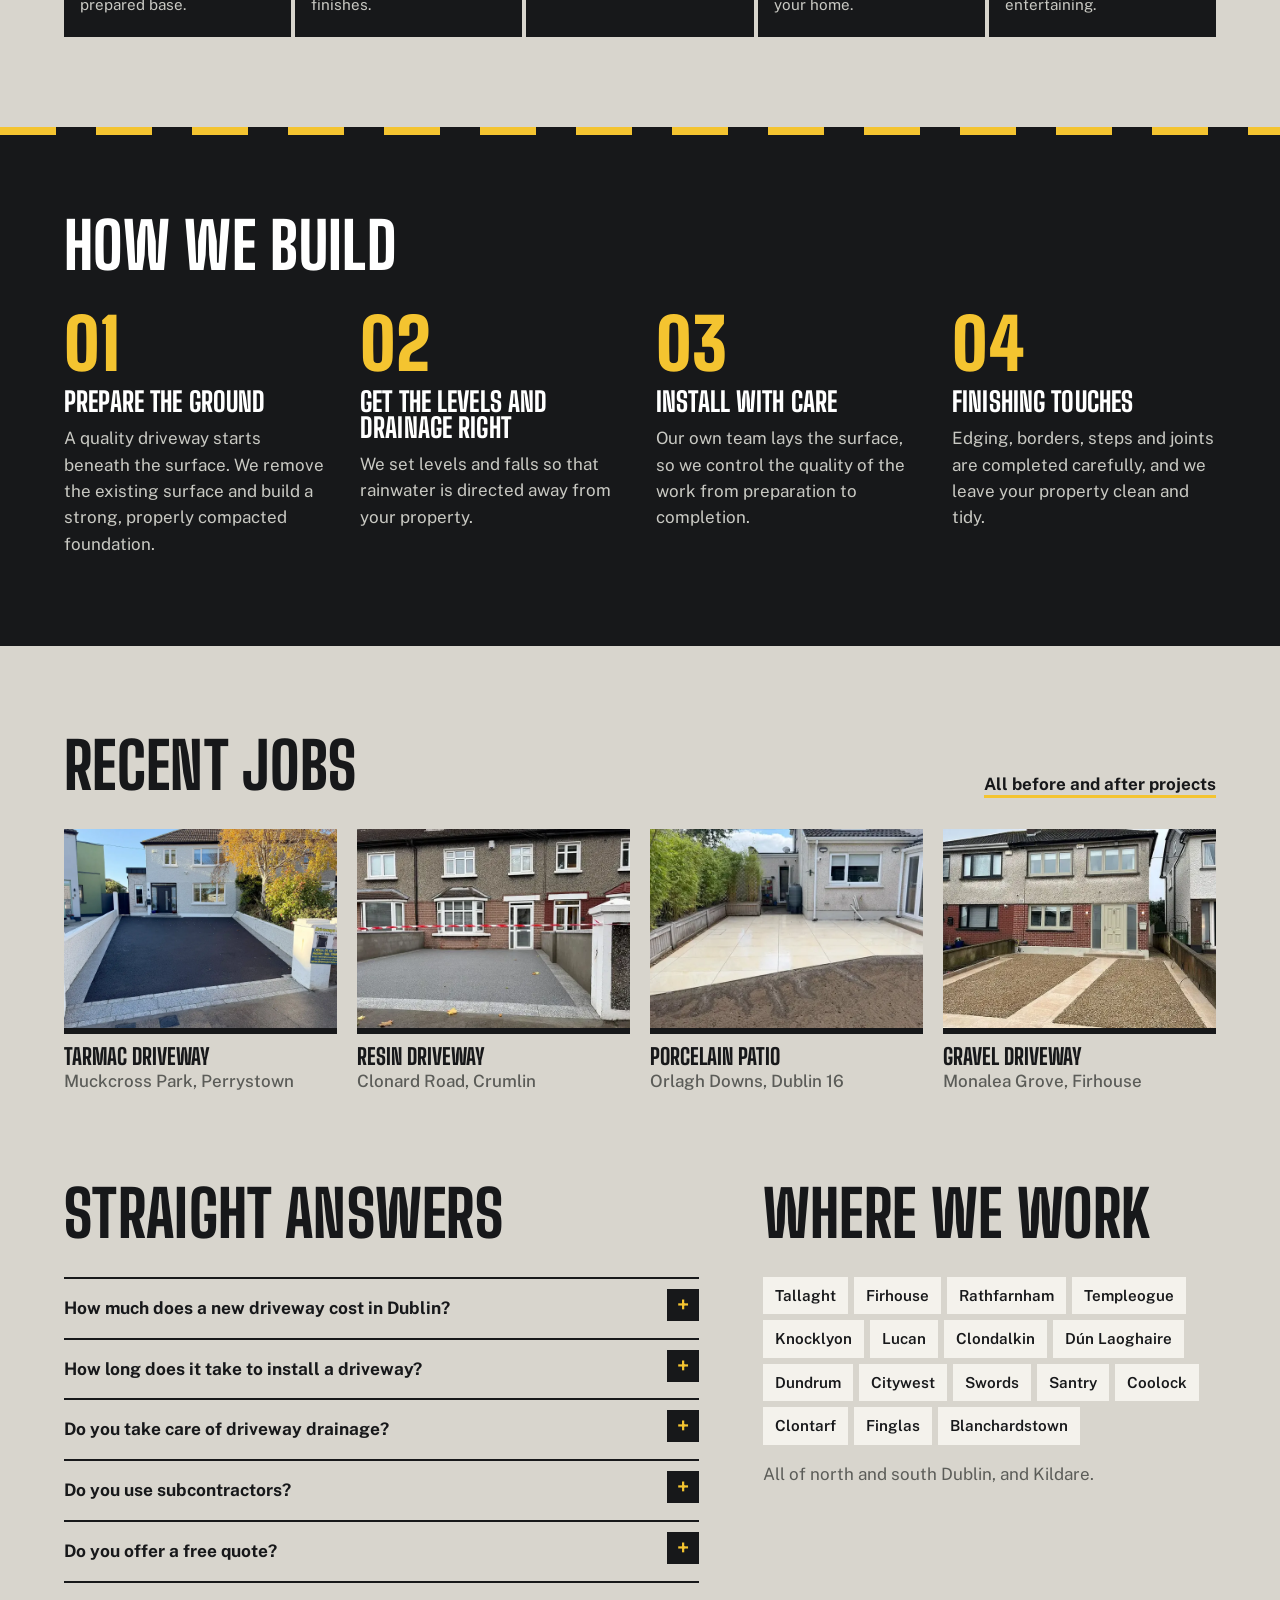
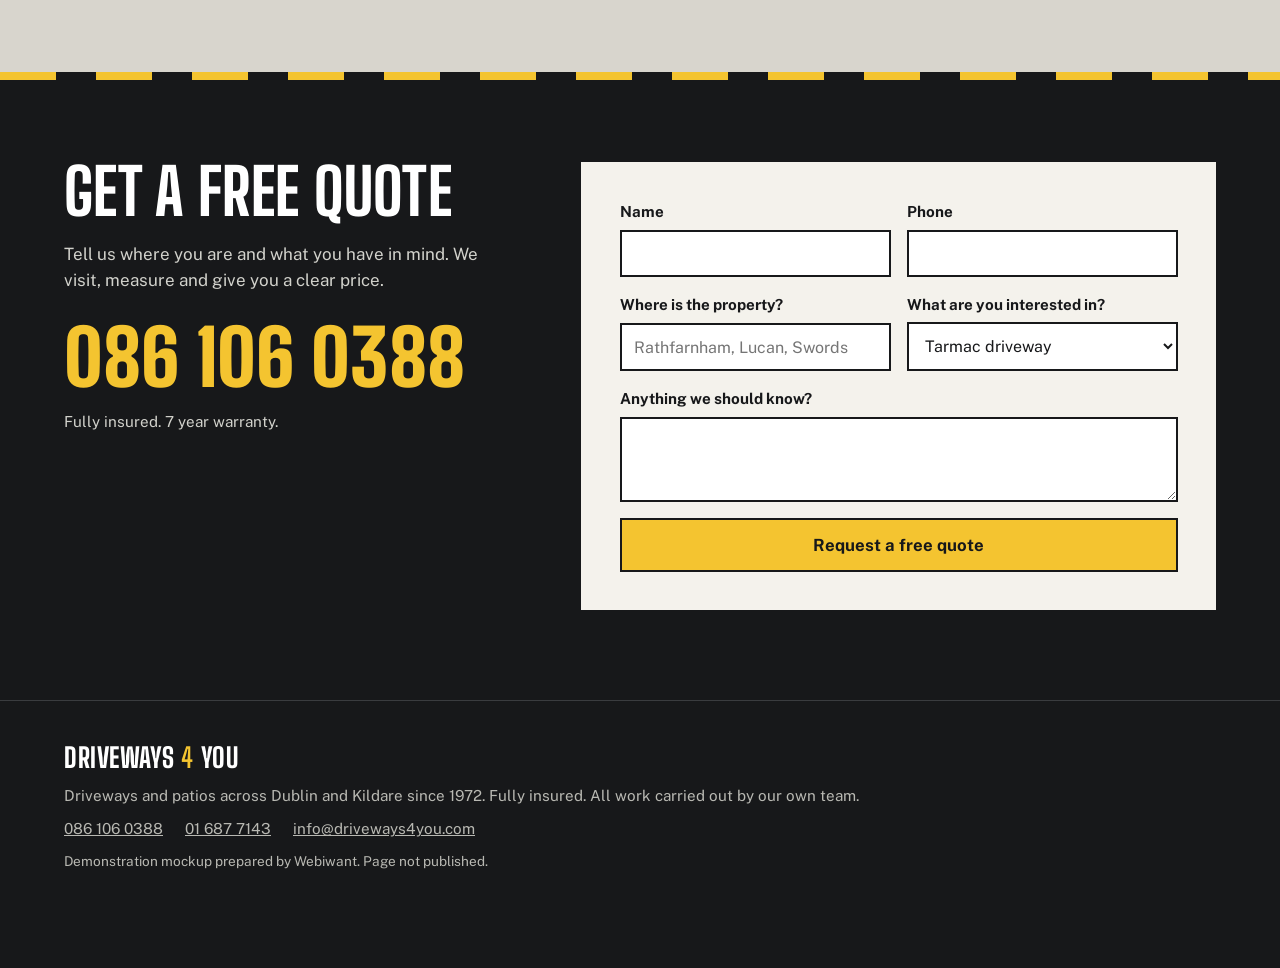
==== commit 5dca0f30: "Version stylesheet links to avoid stale browser cache Co-Authored-By: Claude Fable 5.2 <noreply@anth" ====
--- a/home-page-d925b19eefa49cad/modele-2-tarmac/index.html
+++ b/home-page-d925b19eefa49cad/modele-2-tarmac/index.html
@@ -6,8 +6,8 @@
 <meta name="robots" content="noindex, nofollow">
 <title>Driveways Dublin | Tarmac, Resin and Patios | Driveways 4 You</title>
 <meta name="description" content="Driveways 4 You installs tarmac, resin, gravel and block paving driveways and patios across Dublin. Call 086 106 0388 for a free quote.">
-<link rel="stylesheet" href="fonts.css">
-<link rel="stylesheet" href="style.css">
+<link rel="stylesheet" href="fonts.css?v=2">
+<link rel="stylesheet" href="style.css?v=2">
 <script type="application/ld+json">
 {"@context":"https://schema.org","@type":"HomeAndConstructionBusiness","name":"Driveways 4 You","url":"https://driveways4you.com/","telephone":"+353861060388","email":"info@driveways4you.com","foundingDate":"1972","areaServed":[{"@type":"City","name":"Dublin"},{"@type":"AdministrativeArea","name":"Kildare"}],"aggregateRating":{"@type":"AggregateRating","ratingValue":5.0,"reviewCount":270},"sameAs":["https://g.page/r/CZlKfA_YIDIHEAE"]}
 </script>
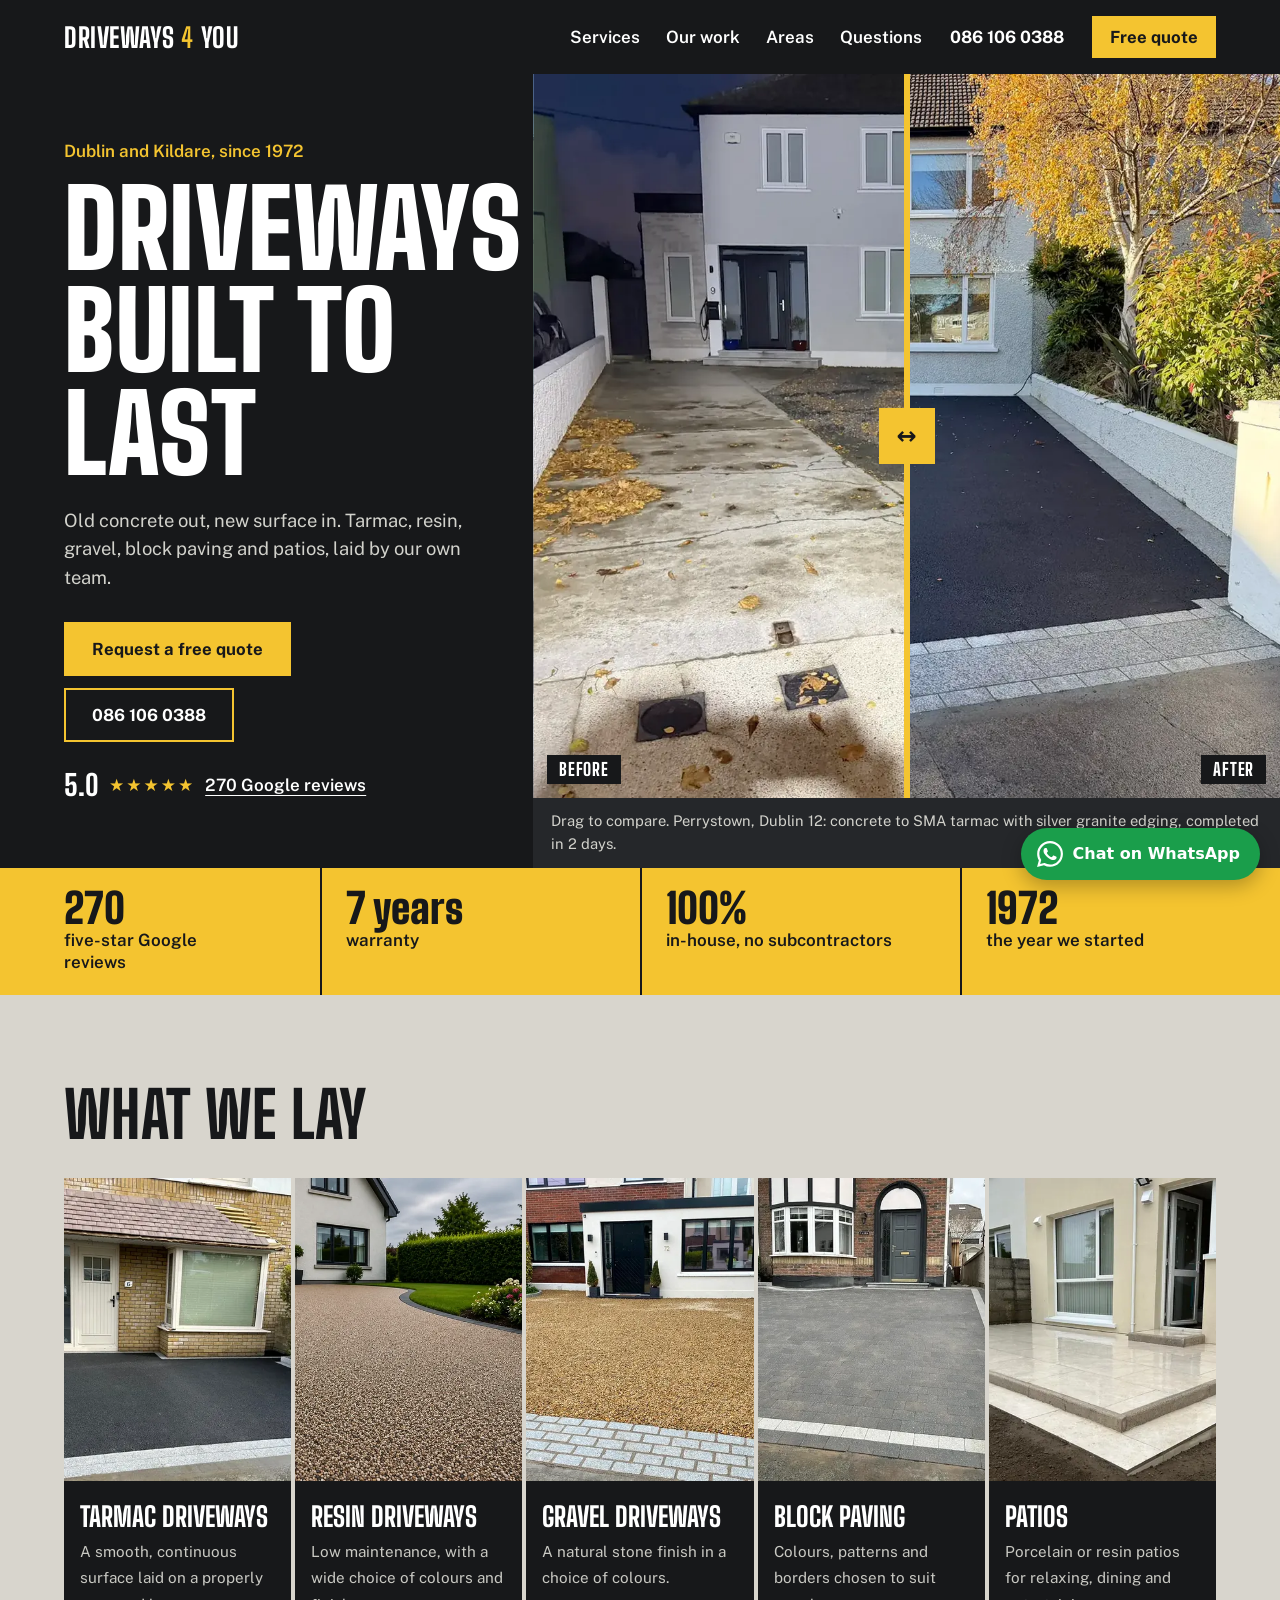
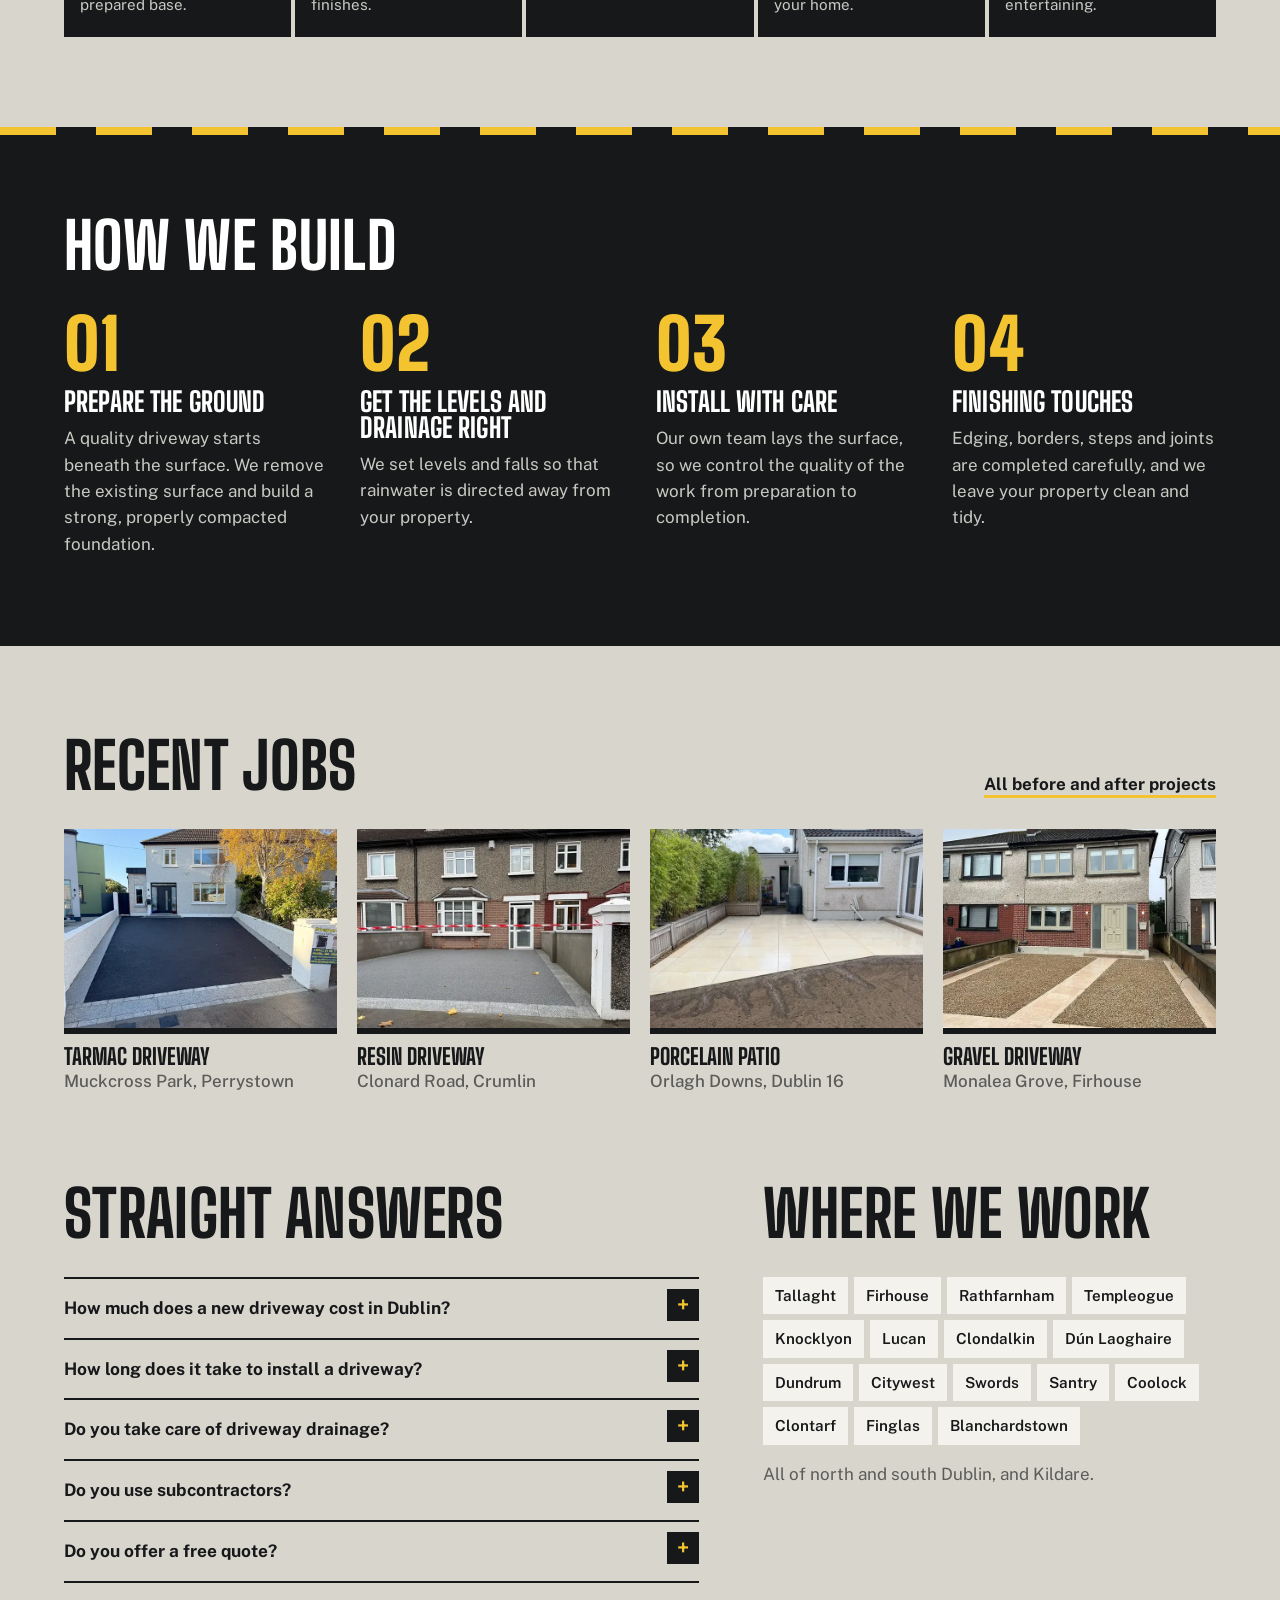
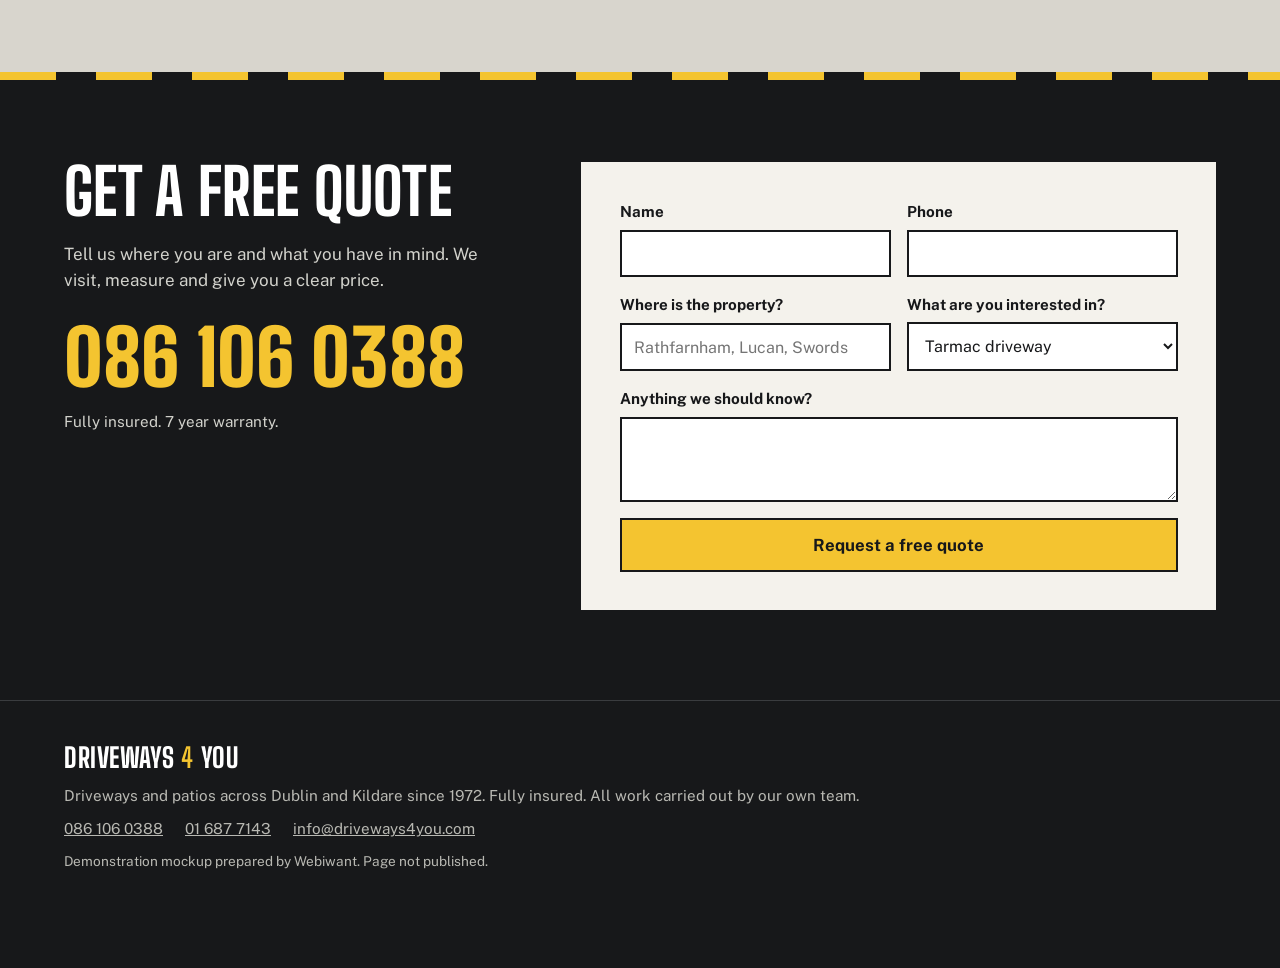
==== commit 1d0502ab: "Show the hero image first on mobile for models 2 and 3 Co-Authored-By: Claude Fable 5.2 <noreply@ant" ====
--- a/home-page-d925b19eefa49cad/modele-2-tarmac/index.html
+++ b/home-page-d925b19eefa49cad/modele-2-tarmac/index.html
@@ -6,8 +6,8 @@
 <meta name="robots" content="noindex, nofollow">
 <title>Driveways Dublin | Tarmac, Resin and Patios | Driveways 4 You</title>
 <meta name="description" content="Driveways 4 You installs tarmac, resin, gravel and block paving driveways and patios across Dublin. Call 086 106 0388 for a free quote.">
-<link rel="stylesheet" href="fonts.css?v=2">
-<link rel="stylesheet" href="style.css?v=2">
+<link rel="stylesheet" href="fonts.css?v=3">
+<link rel="stylesheet" href="style.css?v=3">
 <script type="application/ld+json">
 {"@context":"https://schema.org","@type":"HomeAndConstructionBusiness","name":"Driveways 4 You","url":"https://driveways4you.com/","telephone":"+353861060388","email":"info@driveways4you.com","foundingDate":"1972","areaServed":[{"@type":"City","name":"Dublin"},{"@type":"AdministrativeArea","name":"Kildare"}],"aggregateRating":{"@type":"AggregateRating","ratingValue":5.0,"reviewCount":270},"sameAs":["https://g.page/r/CZlKfA_YIDIHEAE"]}
 </script>
--- a/home-page-d925b19eefa49cad/modele-2-tarmac/style.css
+++ b/home-page-d925b19eefa49cad/modele-2-tarmac/style.css
@@ -156,3 +156,11 @@
   .wa-float { right: 14px; bottom: 70px; padding: 14px; }
   .wa-float span { display: none; }
 }
+
+/* Mobile: before/after slider first, headline under it. */
+@media (max-width: 900px) {
+  .hero-media { order: -1; }
+  .hero-media .ba { aspect-ratio: 3 / 2; }
+  .hero-text { padding-top: 28px; }
+  .hero h1 { font-size: clamp(3rem, 13vw, 4.6rem); }
+}
